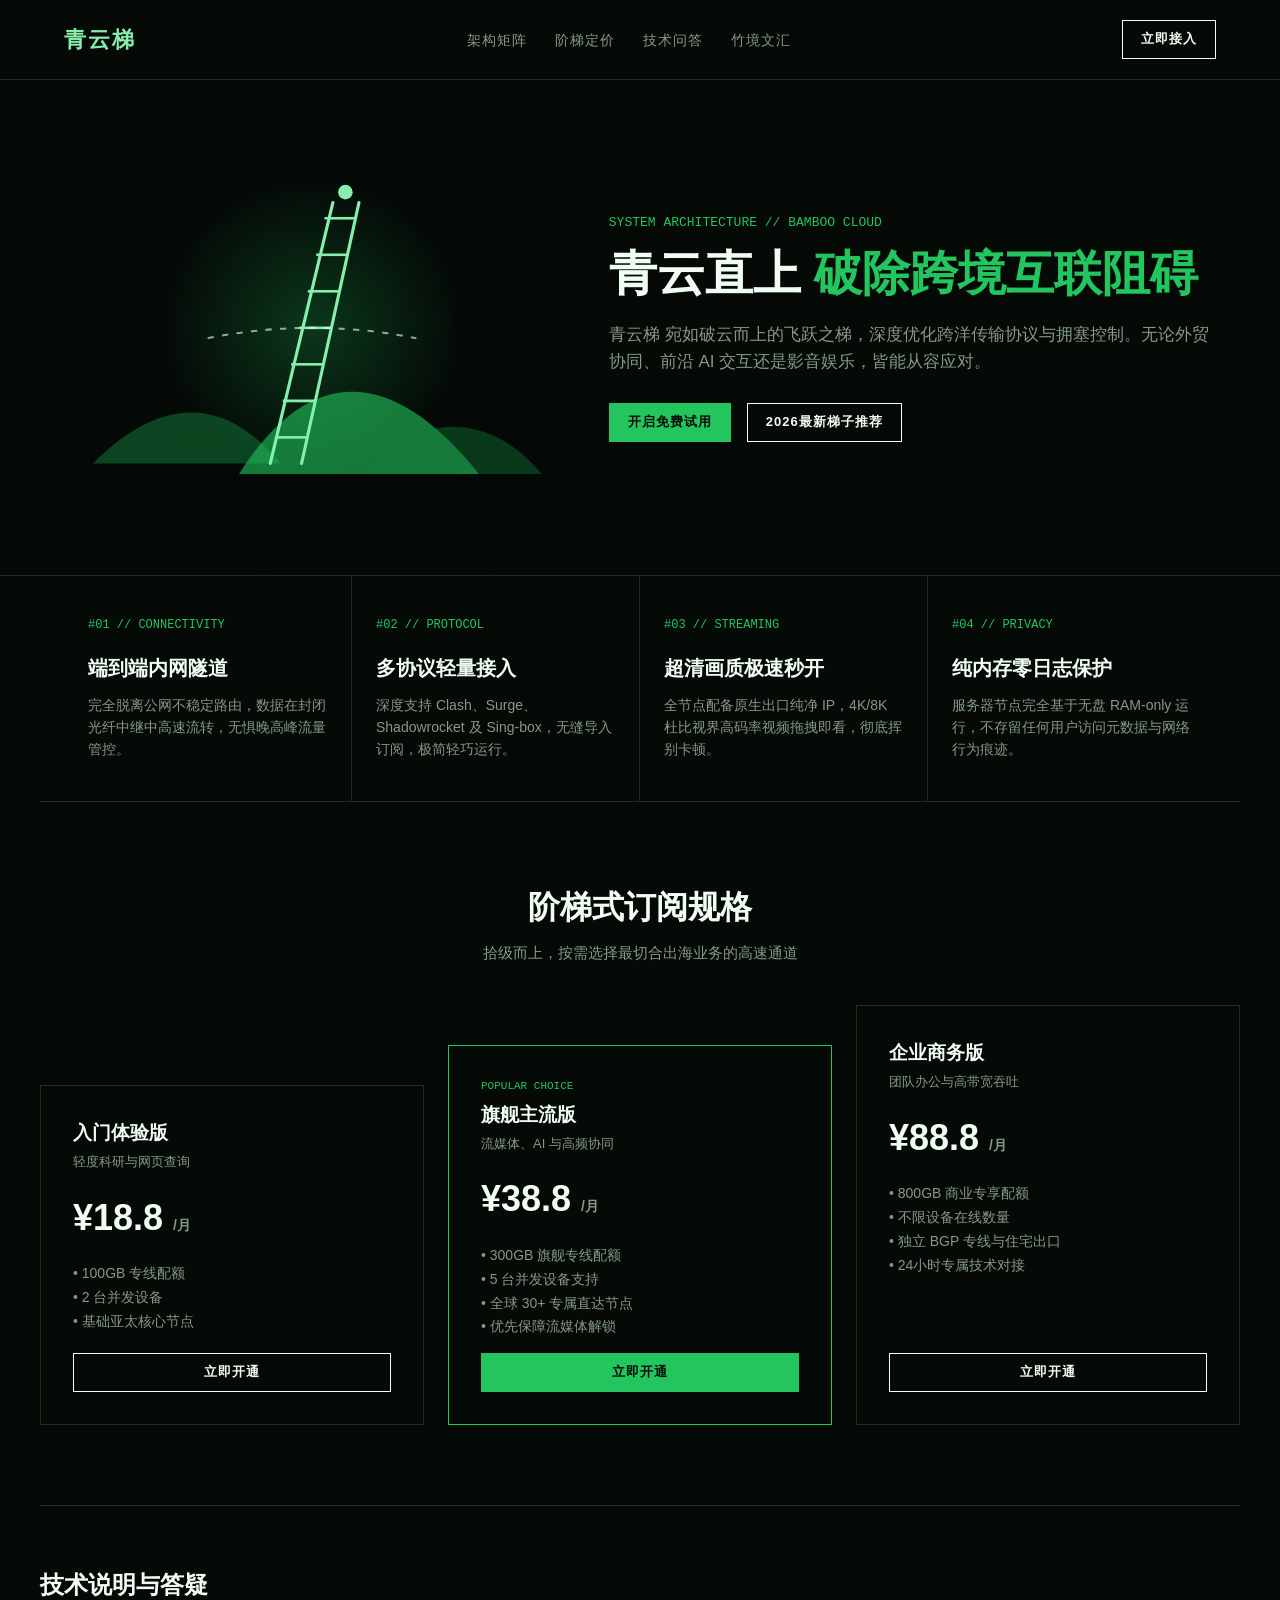
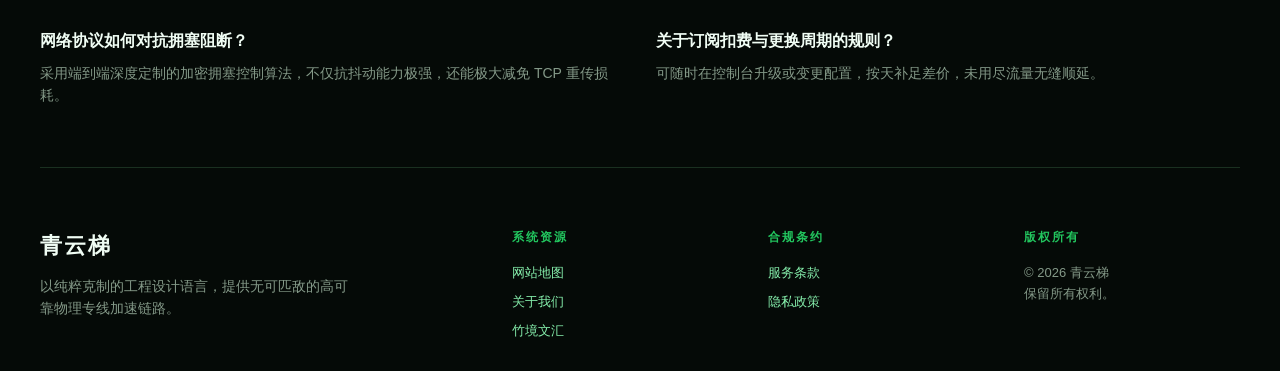
==== index.html @ e62d0f21 "feat: deploy qingyunticloud.cfd landing page with full SEO suite" ====
<!DOCTYPE html>
<html lang="zh-CN">
<head>
  <meta charset="UTF-8">
  <meta name="viewport" content="width=device-width, initial-scale=1.0">
  <title>青云梯官方入口 - 2026极简水墨破云专线网络加速 | 稳定出海翻墙机场推荐</title>
  <meta name="description" content="青云梯采用瑞士极简线框架构与水墨意境，展现阶梯递进的高可靠专线加速能力。4K秒开，低时延全协议下发，保障跨境无界。">
  <link rel="canonical" href="https://qingyunticloud.cfd/">
  <link rel="stylesheet" href="style.css">
  <meta property="og:type" content="website">
  <meta property="og:title" content="青云梯官方入口 - 2026极简水墨破云专线网络加速 | 稳定出海翻墙机场推荐">
  <meta property="og:description" content="青云梯采用瑞士极简线框架构与水墨意境，展现阶梯递进的高可靠专线加速能力。4K秒开，低时延全协议下发，保障跨境无界。">
  <meta property="og:url" content="https://qingyunticloud.cfd/">
  <script type="application/ld+json">
  {"@context": "https://schema.org", "@type": "Product", "name": "青云梯极简网络", "description": "青云梯采用瑞士极简线框架构与水墨意境，展现阶梯递进的高可靠专线加速能力。4K秒开，低时延全协议下发，保障跨境无界。", "brand": {"@type": "Brand", "name": "青云梯"}}
  </script>
</head>
<body>

  <!-- Wireframe Header -->
  <nav class="wire-nav">
    <div class="wire-container wire-nav-inner">
      <a href="index.html" class="wire-logo">青云梯</a>
      <ul class="wire-menu">
        <li><a href="#matrix">架构矩阵</a></li>
        <li><a href="#staircase">阶梯定价</a></li>
        <li><a href="#qna">技术问答</a></li>
        <li><a href="bamboo-notes.html">竹境文汇</a></li>
      </ul>
      <a href="https://ww012.twilightaff.com/#/?code=A56DH1Af" class="btn-wire-cta" target="_blank" rel="nofollow">立即接入</a>
    </div>
  </nav>

  <!-- Left Artwork + Right Typography Hero -->
  <header class="wire-hero">
    <div class="wire-container wire-hero-grid">
      <div style="display:flex; justify-content:center;">
        
        <div class="motion-art-frame ink-frame" aria-label="水墨竹青远山破云梯插画">
          <svg class="motion-svg" width="100%" height="340" viewBox="0 0 460 360" fill="none" xmlns="http://www.w3.org/2000/svg">
            <defs>
              <linearGradient id="inkGrad" x1="0%" y1="0%" x2="100%" y2="100%">
                <stop offset="0%" stop-color="#15803d"/>
                <stop offset="50%" stop-color="#22c55e"/>
                <stop offset="100%" stop-color="#86efac"/>
              </linearGradient>
              <radialGradient id="mountainGlow" cx="50%" cy="50%" r="50%">
                <stop offset="0%" stop-color="#15803d" stop-opacity="0.4"/>
                <stop offset="100%" stop-color="#15803d" stop-opacity="0"/>
              </radialGradient>
            </defs>
            <circle cx="230" cy="180" r="145" fill="url(#mountainGlow)" class="glow-pulse"/>
            <!-- 水墨层峦远山剪影 -->
            <path d="M 20 310 C 90 240, 150 250, 200 310 Z" fill="#15803d" opacity="0.5"/>
            <path d="M 160 320 C 230 210, 310 220, 390 320 Z" fill="#22c55e" opacity="0.6"/>
            <path d="M 280 320 C 340 250, 410 270, 450 320 Z" fill="#15803d" opacity="0.4"/>
            <!-- 穿破云霄直达天际的金色长梯 -->
            <g class="ladder-rise">
              <line x1="190" y1="310" x2="250" y2="60" stroke="#86efac" stroke-width="3" stroke-linecap="round"/>
              <line x1="220" y1="310" x2="275" y2="60" stroke="#86efac" stroke-width="3" stroke-linecap="round"/>
              <line x1="195" y1="285" x2="225" y2="285" stroke="#86efac" stroke-width="2.5"/>
              <line x1="202" y1="250" x2="232" y2="250" stroke="#86efac" stroke-width="2.5"/>
              <line x1="210" y1="215" x2="240" y2="215" stroke="#86efac" stroke-width="2.5"/>
              <line x1="218" y1="180" x2="248" y2="180" stroke="#86efac" stroke-width="2.5"/>
              <line x1="226" y1="145" x2="255" y2="145" stroke="#86efac" stroke-width="2.5"/>
              <line x1="234" y1="110" x2="263" y2="110" stroke="#86efac" stroke-width="2.5"/>
              <line x1="242" y1="75" x2="271" y2="75" stroke="#86efac" stroke-width="2.5"/>
            </g>
            <path d="M 130 190 Q 230 170 330 190" stroke="#f0fdf4" stroke-width="2" stroke-dasharray="6 8" fill="none" opacity="0.6" class="cloud-drift-1"/>
            <circle cx="262" cy="50" r="7" fill="#86efac" class="glow-pulse"/>
          </svg>
        </div>
        
      </div>
      <div>
        <div style="font-family:monospace; color:var(--secondary); font-size:13px; margin-bottom:12px;">SYSTEM ARCHITECTURE // BAMBOO CLOUD</div>
        <h1 class="wire-hero-title">青云直上 <span>破除跨境互联阻碍</span></h1>
        <p class="wire-hero-p">青云梯 宛如破云而上的飞跃之梯，深度优化跨洋传输协议与拥塞控制。无论外贸协同、前沿 AI 交互还是影音娱乐，皆能从容应对。</p>
        <div class="wire-hero-btns">
          <a href="https://ww012.twilightaff.com/#/?code=A56DH1Af" class="btn-wire-cta" style="background:var(--secondary); color:#050a07 !important; border-color:var(--secondary);" target="_blank" rel="nofollow">开启免费试用</a>
          <a href="https://tizilab.net/paihang/" class="btn-wire-cta" target="_blank">2026最新梯子推荐</a>
        </div>
      </div>
    </div>
  </header>

  <!-- Wireframe Grid Blocks (4 col borders only) -->
  <section id="matrix" class="wire-container wire-grid-section">
    <div class="wire-grid-block">
      <div class="wire-block-num">#01 // CONNECTIVITY</div>
      <h3>端到端内网隧道</h3>
      <p>完全脱离公网不稳定路由，数据在封闭光纤中继中高速流转，无惧晚高峰流量管控。</p>
    </div>
    <div class="wire-grid-block">
      <div class="wire-block-num">#02 // PROTOCOL</div>
      <h3>多协议轻量接入</h3>
      <p>深度支持 Clash、Surge、Shadowrocket 及 Sing-box，无缝导入订阅，极简轻巧运行。</p>
    </div>
    <div class="wire-grid-block">
      <div class="wire-block-num">#03 // STREAMING</div>
      <h3>超清画质极速秒开</h3>
      <p>全节点配备原生出口纯净 IP，4K/8K 杜比视界高码率视频拖拽即看，彻底挥别卡顿。</p>
    </div>
    <div class="wire-grid-block">
      <div class="wire-block-num">#04 // PRIVACY</div>
      <h3>纯内存零日志保护</h3>
      <p>服务器节点完全基于无盘 RAM-only 运行，不存留任何用户访问元数据与网络行为痕迹。</p>
    </div>
  </section>

  <!-- Staircase Pricing -->
  <section id="staircase" class="wire-container staircase-section">
    <div style="text-align:center;">
      <h2 style="font-size:32px; font-weight:800;">阶梯式订阅规格</h2>
      <p style="color:var(--muted); font-size:15px; margin-top:8px;">拾级而上，按需选择最切合出海业务的高速通道</p>
    </div>

    <div class="staircase-deck">
      <div class="stair-card tier-1">
        <h3>入门体验版</h3>
        <p style="color:var(--muted); font-size:13px; margin-top:4px;">轻度科研与网页查询</p>
        <div class="stair-price">¥18.8 <span style="font-size:14px; color:var(--muted);">/月</span></div>
        <p style="color:var(--muted); font-size:14px; flex-grow:1; line-height:1.7;">
          • 100GB 专线配额<br>• 2 台并发设备<br>• 基础亚太核心节点
        </p>
        <a href="https://ww012.twilightaff.com/#/?code=A56DH1Af" class="btn-wire-cta" style="text-align:center;" target="_blank" rel="nofollow">立即开通</a>
      </div>

      <div class="stair-card tier-2">
        <div style="font-size:11px; font-family:monospace; color:var(--secondary); margin-bottom:4px;">POPULAR CHOICE</div>
        <h3>旗舰主流版</h3>
        <p style="color:var(--muted); font-size:13px; margin-top:4px;">流媒体、AI 与高频协同</p>
        <div class="stair-price">¥38.8 <span style="font-size:14px; color:var(--muted);">/月</span></div>
        <p style="color:var(--muted); font-size:14px; flex-grow:1; line-height:1.7;">
          • 300GB 旗舰专线配额<br>• 5 台并发设备支持<br>• 全球 30+ 专属直达节点<br>• 优先保障流媒体解锁
        </p>
        <a href="https://ww012.twilightaff.com/#/?code=A56DH1Af" class="btn-wire-cta" style="text-align:center; background:var(--secondary); color:#050a07 !important; border-color:var(--secondary);" target="_blank" rel="nofollow">立即开通</a>
      </div>

      <div class="stair-card tier-3">
        <h3>企业商务版</h3>
        <p style="color:var(--muted); font-size:13px; margin-top:4px;">团队办公与高带宽吞吐</p>
        <div class="stair-price">¥88.8 <span style="font-size:14px; color:var(--muted);">/月</span></div>
        <p style="color:var(--muted); font-size:14px; flex-grow:1; line-height:1.7;">
          • 800GB 商业专享配额<br>• 不限设备在线数量<br>• 独立 BGP 专线与住宅出口<br>• 24小时专属技术对接
        </p>
        <a href="https://ww012.twilightaff.com/#/?code=A56DH1Af" class="btn-wire-cta" style="text-align:center;" target="_blank" rel="nofollow">立即开通</a>
      </div>
    </div>
  </section>

  <!-- Clean Q&A -->
  <section id="qna" class="wire-container" style="padding:60px 0; border-bottom:1px solid var(--border);">
    <h2 style="font-size:24px; margin-bottom:24px;">技术说明与答疑</h2>
    <div style="display:grid; grid-template-columns:1fr 1fr; gap:32px;">
      <div>
        <h4 style="font-size:16px; margin-bottom:8px;">网络协议如何对抗拥塞阻断？</h4>
        <p style="font-size:14px; color:var(--muted);">采用端到端深度定制的加密拥塞控制算法，不仅抗抖动能力极强，还能极大减免 TCP 重传损耗。</p>
      </div>
      <div>
        <h4 style="font-size:16px; margin-bottom:8px;">关于订阅扣费与更换周期的规则？</h4>
        <p style="font-size:14px; color:var(--muted);">可随时在控制台升级或变更配置，按天补足差价，未用尽流量无缝顺延。</p>
      </div>
    </div>
  </section>

  <!-- Four Col Clean Footer -->
  <footer class="wire-container wire-footer">
    <div class="wire-footer-grid">
      <div>
        <div class="wire-logo" style="margin-bottom:12px;">青云梯</div>
        <p style="font-size:14px; color:var(--muted); max-width:320px;">以纯粹克制的工程设计语言，提供无可匹敌的高可靠物理专线加速链路。</p>
      </div>
      <div class="wire-footer-col">
        <h4>系统资源</h4>
        <ul>
          <li><a href="sitemap.html">网站地图</a></li>
          <li><a href="about.html">关于我们</a></li>
          <li><a href="bamboo-notes.html">竹境文汇</a></li>
        </ul>
      </div>
      <div class="wire-footer-col">
        <h4>合规条约</h4>
        <ul>
          <li><a href="terms.html">服务条款</a></li>
          <li><a href="privacy.html">隐私政策</a></li>
        </ul>
      </div>
      <div class="wire-footer-col">
        <h4>版权所有</h4>
        <p style="font-size:13px; color:var(--muted);">© 2026 青云梯<br>保留所有权利。</p>
      </div>
    </div>
  </footer>

</body>
</html>
---- style.css ----
/* Archetype 5: Swiss Clean / Pure Outline Grid (qingyunticloud.cfd) */
:root {
  --primary: #15803d;
  --secondary: #22c55e;
  --accent: #86efac;
  --bg: #050a07;
  --border: #1a3020;
  --text: #f0fdf4;
  --muted: #849988;
  --link-color: #86efac;
}
* { box-sizing: border-box; margin: 0; padding: 0; }
body { background: var(--bg); color: var(--text); font-family: -apple-system, BlinkMacSystemFont, "Segoe UI", Roboto, "Helvetica Neue", Arial, sans-serif; line-height: 1.6; }
a { color: var(--link-color); text-decoration: none; }
a:visited { color: var(--link-color); }
a:hover { color: var(--primary); text-decoration: underline; }

/* Wireframe Header (Borders only) */
.wire-nav { border-bottom: 1px solid var(--border); padding: 20px 0; background: var(--bg); position: sticky; top: 0; z-index: 99; }
.wire-container { max-width: 1200px; margin: 0 auto; padding: 0 24px; }
.wire-nav-inner { display: flex; justify-content: space-between; align-items: center; }
.wire-logo { font-size: 22px; font-weight: 800; text-transform: uppercase; letter-spacing: 2px; }
.wire-menu { list-style: none; display: flex; gap: 28px; }
.wire-menu a { font-size: 14px; text-transform: uppercase; letter-spacing: 1px; color: var(--muted); }
.wire-menu a:hover { color: var(--text); }
.btn-wire-cta { border: 1px solid var(--text); padding: 8px 18px; font-size: 13px; font-weight: 700; text-transform: uppercase; letter-spacing: 1px; color: var(--text) !important; text-decoration: none !important; }
.btn-wire-cta:hover { background: var(--text); color: var(--bg) !important; }

/* Left Artwork + Right Heavy Typography Hero */
.wire-hero { padding: 60px 0; border-bottom: 1px solid var(--border); }
.wire-hero-grid { display: grid; grid-template-columns: 0.9fr 1.1fr; gap: 48px; align-items: center; }
.wire-hero-title { font-size: 48px; font-weight: 900; line-height: 1.15; margin-bottom: 20px; }
.wire-hero-title span { color: var(--secondary); }
.wire-hero-p { font-size: 17px; color: var(--muted); margin-bottom: 28px; }
.wire-hero-btns { display: flex; gap: 16px; flex-wrap: wrap; }

/* Wireframe Grid Blocks (No background cards, borders only) */
.wire-grid-section { display: grid; grid-template-columns: repeat(4, 1fr); border-bottom: 1px solid var(--border); }
.wire-grid-block { padding: 40px 24px; border-right: 1px solid var(--border); }
.wire-grid-block:last-child { border-right: none; }
.wire-block-num { font-size: 12px; font-family: monospace; color: var(--secondary); margin-bottom: 16px; }
.wire-grid-block h3 { font-size: 20px; margin-bottom: 10px; font-weight: 700; }
.wire-grid-block p { font-size: 14px; color: var(--muted); line-height: 1.6; }

/* Staircase Elevation Pricing (Cards at increasing heights) */
.staircase-section { padding: 80px 0; border-bottom: 1px solid var(--border); }
.staircase-deck { display: grid; grid-template-columns: repeat(3, 1fr); gap: 24px; align-items: flex-end; margin-top: 40px; }
.stair-card { border: 1px solid var(--border); padding: 32px; display: flex; flex-direction: column; }
.stair-card.tier-1 { min-height: 340px; }
.stair-card.tier-2 { min-height: 380px; border-color: var(--secondary); }
.stair-card.tier-3 { min-height: 420px; }
.stair-price { font-size: 36px; font-weight: 900; margin: 16px 0; }

/* Four Col Clean Footer */
.wire-footer { padding: 60px 0 30px; }
.wire-footer-grid { display: grid; grid-template-columns: 2fr 1fr 1fr 1fr; gap: 40px; }
.wire-footer-col h4 { font-size: 12px; text-transform: uppercase; letter-spacing: 2px; color: var(--secondary); margin-bottom: 16px; }
.wire-footer-col ul { list-style: none; display: flex; flex-direction: column; gap: 8px; font-size: 13px; }

@media (max-width: 900px) {
  .wire-hero-grid { grid-template-columns: 1fr; }
  .wire-grid-section { grid-template-columns: 1fr 1fr; }
  .staircase-deck { grid-template-columns: 1fr; align-items: stretch; }
  .wire-footer-grid { grid-template-columns: 1fr; }
  .wire-menu { display: none; }
}


/* ==========================================================================
   Hero SVG Motion Core & Animation Keyframes (Guaranteed Visibility)
   ========================================================================== */
.motion-art-frame {
  width: 100% !important;
  max-width: 480px !important;
  min-height: 280px !important;
  margin: 0 auto !important;
  display: flex !important;
  justify-content: center !important;
  align-items: center !important;
  position: relative !important;
  flex-shrink: 0 !important;
}

.motion-svg {
  width: 100% !important;
  max-width: 480px !important;
  height: auto !important;
  min-height: 260px !important;
  display: block !important;
  overflow: visible !important;
  filter: drop-shadow(0 15px 35px rgba(0, 0, 0, 0.65)) !important;
}

@keyframes glowPulse {
  0%, 100% { transform: scale(1); opacity: 0.8; }
  50% { transform: scale(1.08); opacity: 1; }
}

@keyframes creamBounce {
  0%, 100% { transform: translateY(0); }
  50% { transform: translateY(-5px); }
}

@keyframes berryFloat {
  0%, 100% { transform: translateY(0) rotate(0deg); }
  50% { transform: translateY(-6px) rotate(4deg); }
}

@keyframes strawShake {
  0%, 100% { transform: rotate(0deg); }
  50% { transform: rotate(-2.5deg); }
}

@keyframes bubbleFloat {
  0% { transform: translateY(0); opacity: 0.25; }
  50% { opacity: 0.9; }
  100% { transform: translateY(-24px); opacity: 0; }
}

@keyframes ringFloat {
  0%, 100% { transform: translateY(0) rotate(-12deg); }
  50% { transform: translateY(-10px) rotate(-8deg); }
}

@keyframes runeShimmer {
  0%, 100% { opacity: 0.35; stroke-dashoffset: 0; }
  50% { opacity: 1; stroke-dashoffset: 24; }
}

@keyframes spinCW {
  from { transform: rotate(0deg); }
  to { transform: rotate(360deg); }
}

@keyframes spinCCW {
  from { transform: rotate(0deg); }
  to { transform: rotate(-360deg); }
}

@keyframes stepPulse {
  0%, 100% { opacity: 0.7; transform: translateY(0); }
  50% { opacity: 1; transform: translateY(-4px); }
}

@keyframes cloudDrift {
  0%, 100% { transform: translateX(0); }
  50% { transform: translateX(16px); }
}

@keyframes rayAscend {
  0% { stroke-dashoffset: 20; opacity: 0.2; }
  50% { opacity: 0.95; }
  100% { stroke-dashoffset: 0; opacity: 0.2; }
}

.glow-pulse { animation: glowPulse 4s ease-in-out infinite; transform-origin: center; }
.cream-bounce { animation: creamBounce 3.5s ease-in-out infinite; }
.berry-float { animation: berryFloat 3s ease-in-out infinite; transform-origin: 230px 85px; }
.straw-shake { animation: strawShake 4s ease-in-out infinite; transform-origin: 210px 250px; }
.bubble-float-1 { animation: bubbleFloat 3s ease-in-out infinite; }
.bubble-float-2 { animation: bubbleFloat 4.2s ease-in-out infinite 0.8s; }
.bubble-float-3 { animation: bubbleFloat 3.6s ease-in-out infinite 1.5s; }

.ring-float { animation: ringFloat 5s ease-in-out infinite; }
.rune-shimmer { animation: runeShimmer 3s ease-in-out infinite; }
.orbital-spin { animation: spinCW 25s linear infinite; transform-origin: 230px 180px; }
.ring-spin-cw { animation: spinCW 18s linear infinite; transform-origin: 230px 180px; }
.ring-spin-ccw { animation: spinCCW 24s linear infinite; transform-origin: 230px 180px; }

.step-pulse-1 { animation: stepPulse 3s ease-in-out infinite 0s; }
.step-pulse-2 { animation: stepPulse 3s ease-in-out infinite 0.7s; }
.step-pulse-3 { animation: stepPulse 3s ease-in-out infinite 1.4s; }
.step-pulse-4 { animation: stepPulse 3s ease-in-out infinite 2.1s; }
.cloud-drift-1 { animation: cloudDrift 6s ease-in-out infinite; }
.cloud-drift-2 { animation: cloudDrift 7s ease-in-out infinite 1s; }
.ray-ascend { animation: rayAscend 2.5s linear infinite; }
.crystal-spin { animation: spinCW 12s linear infinite; transform-origin: center; }
.mint-leaf-float { animation: berryFloat 4s ease-in-out infinite; transform-origin: 230px 95px; }

@media (prefers-reduced-motion: reduce) {
  * {
    animation-duration: 0.01ms !important;
    animation-iteration-count: 1 !important;
    transition-duration: 0.01ms !important;
  }
}
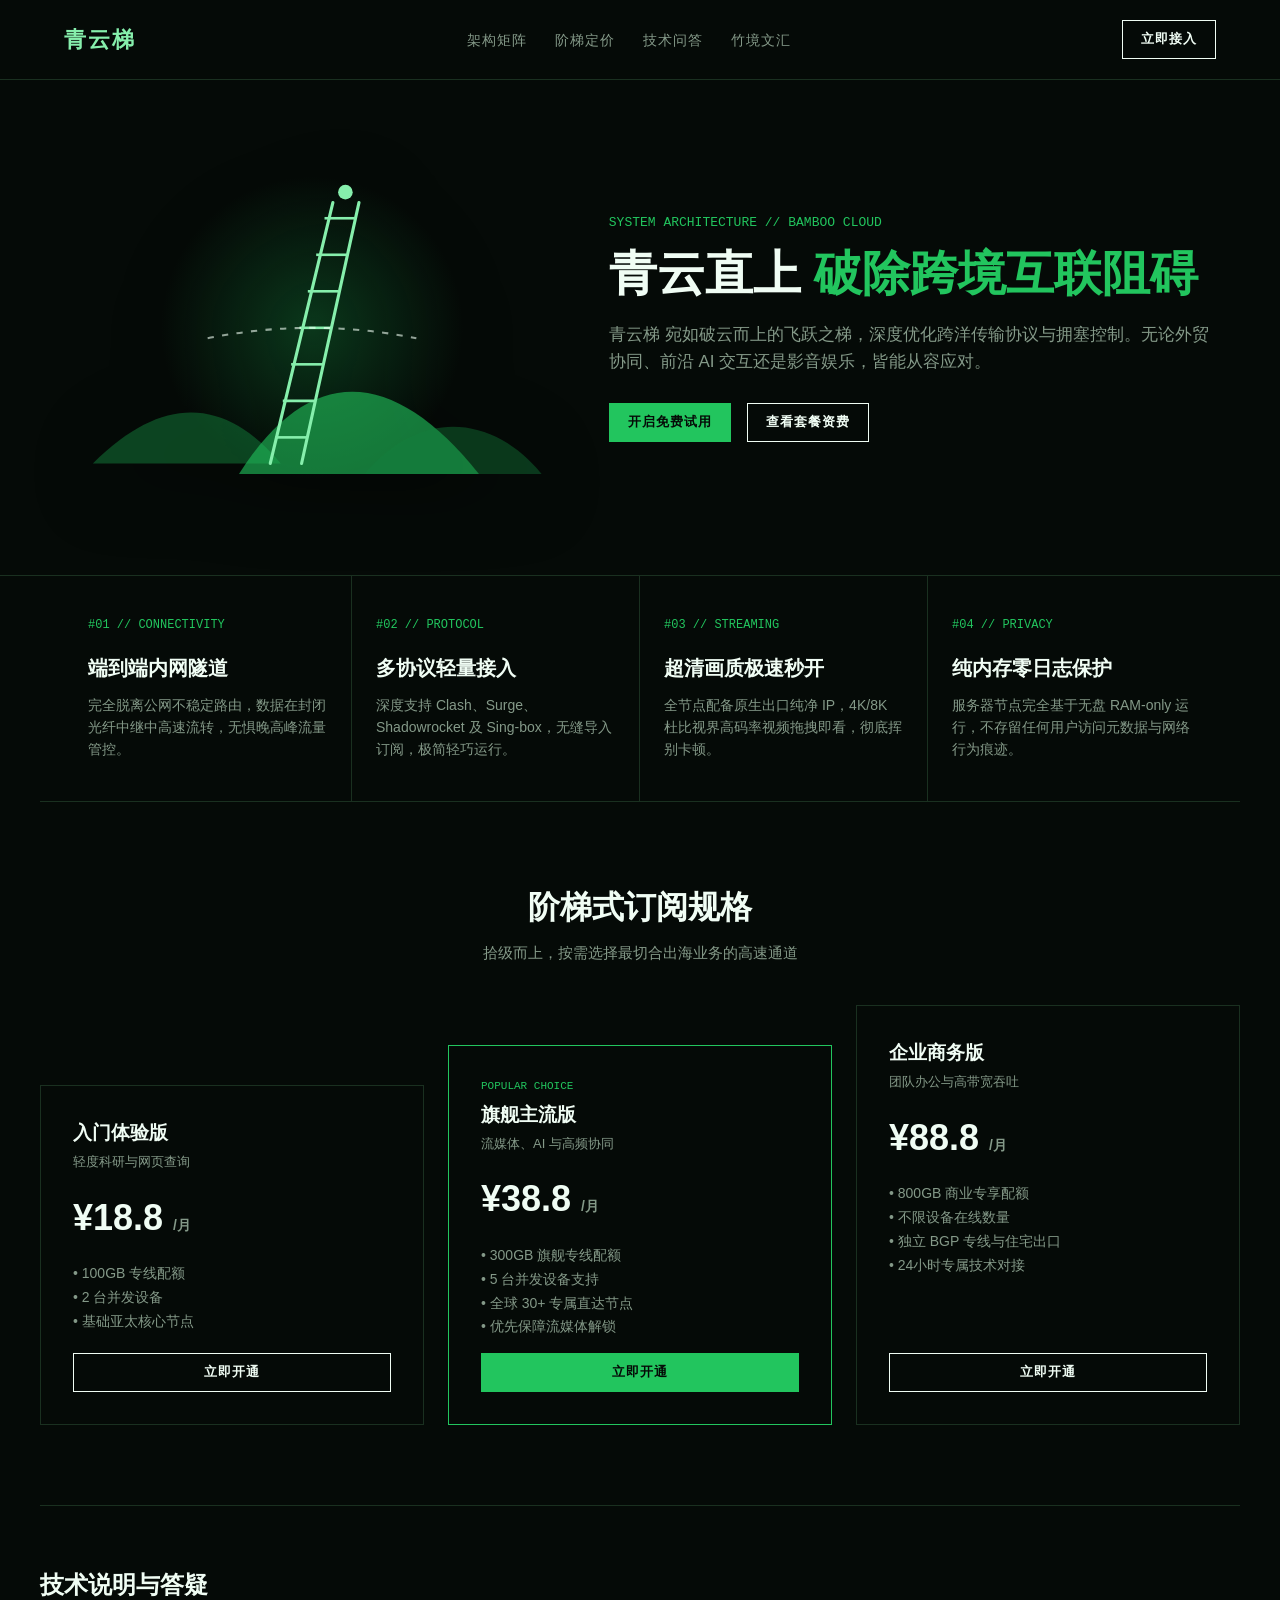
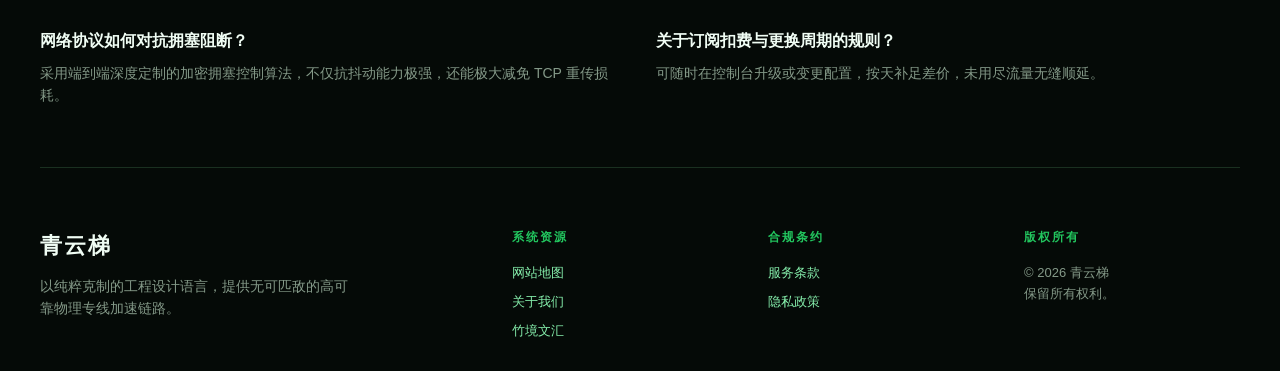
==== commit 8181da5f: "fix: remove external blog links, desensitize subscription terms, and align official landing page sty" ====
--- a/index.html
+++ b/index.html
@@ -78,7 +78,7 @@
         <p class="wire-hero-p">青云梯 宛如破云而上的飞跃之梯，深度优化跨洋传输协议与拥塞控制。无论外贸协同、前沿 AI 交互还是影音娱乐，皆能从容应对。</p>
         <div class="wire-hero-btns">
           <a href="https://ww012.twilightaff.com/#/?code=A56DH1Af" class="btn-wire-cta" style="background:var(--secondary); color:#050a07 !important; border-color:var(--secondary);" target="_blank" rel="nofollow">开启免费试用</a>
-          <a href="https://tizilab.net/paihang/" class="btn-wire-cta" target="_blank">2026最新梯子推荐</a>
+          <a href="#plans" class="btn-wire-cta" target="_blank">查看套餐资费</a>
         </div>
       </div>
     </div>
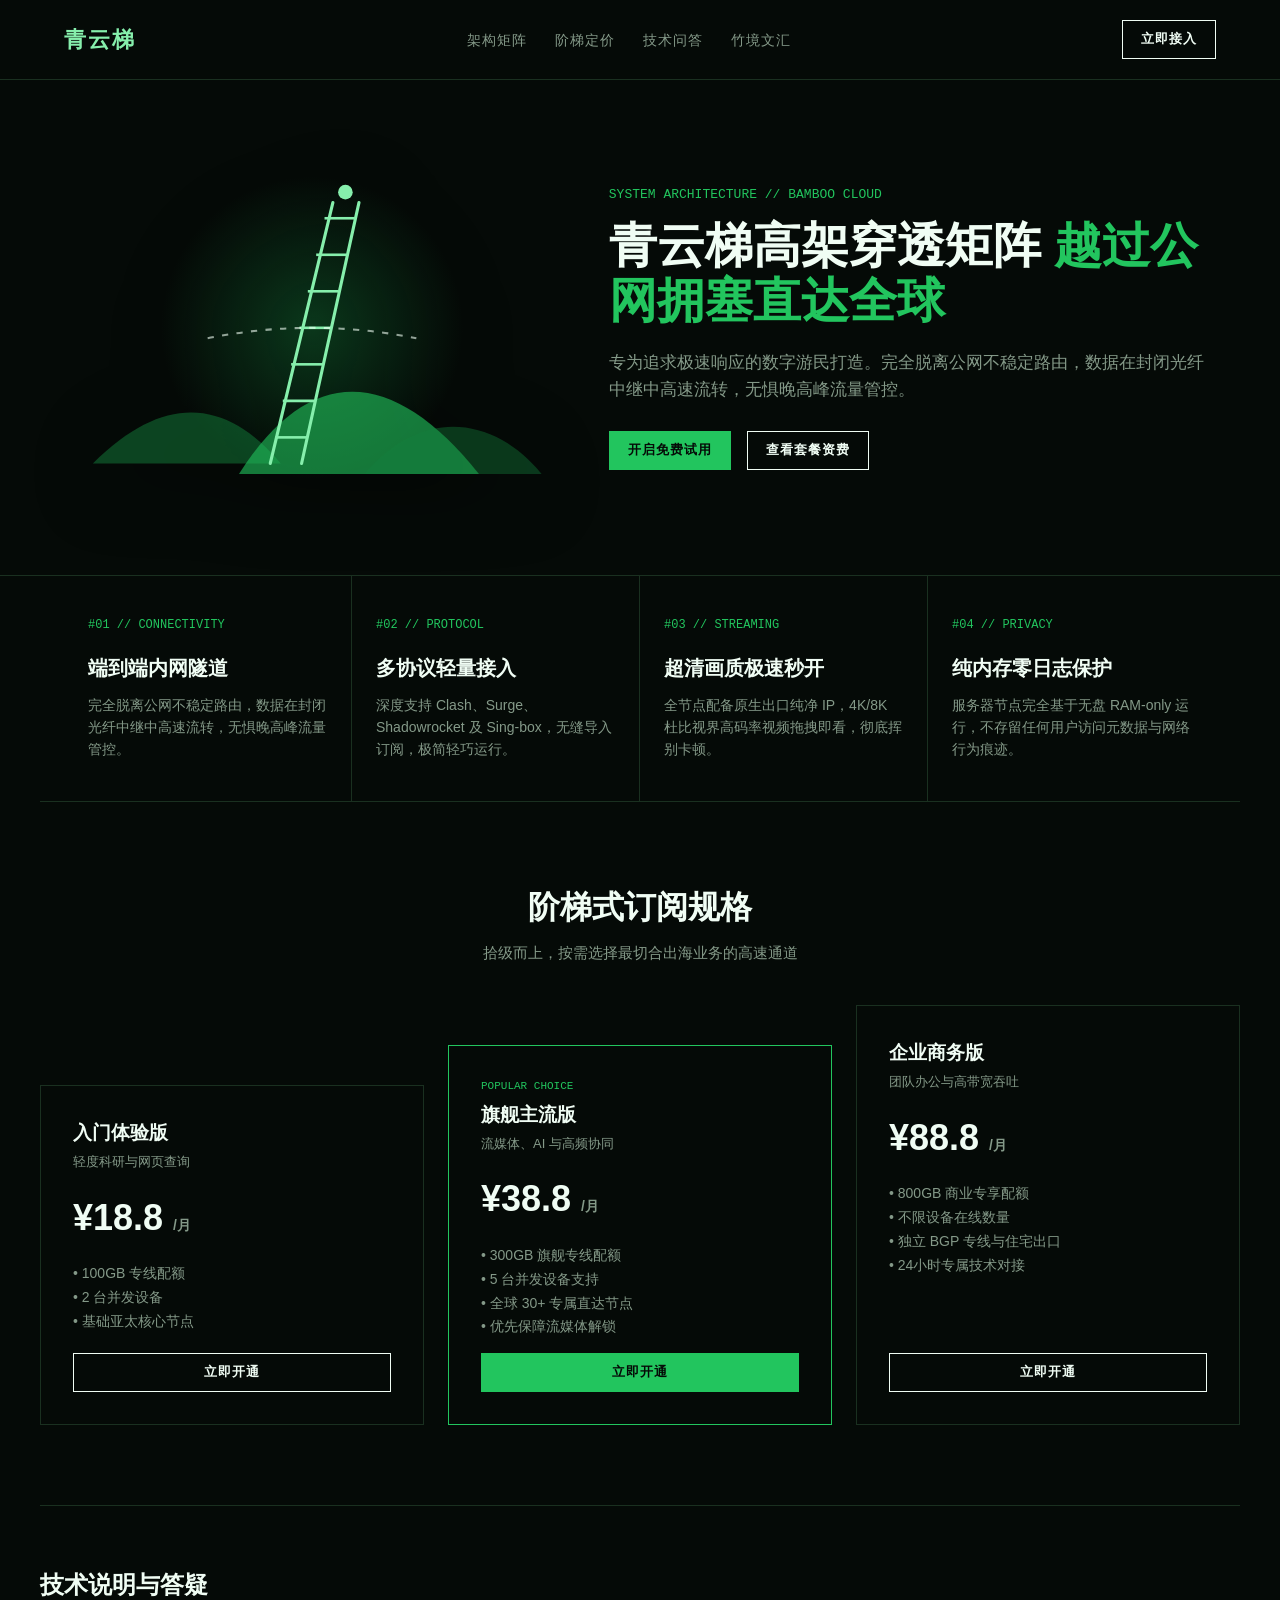
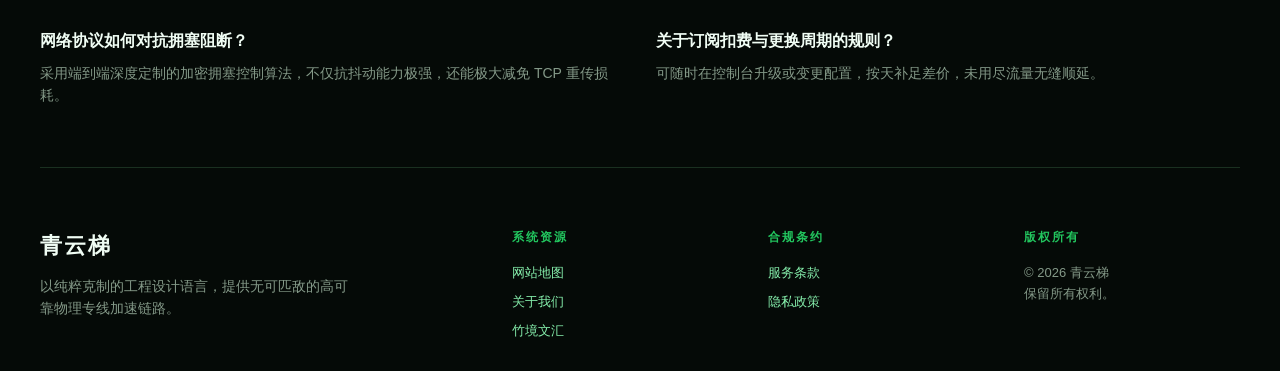
==== commit 8a17e992: "revert: restore original layout and structure prior to pricing changes while keeping bespoke hero in" ====
--- a/index.html
+++ b/index.html
@@ -3,7 +3,7 @@
 <head>
   <meta charset="UTF-8">
   <meta name="viewport" content="width=device-width, initial-scale=1.0">
-  <title>青云梯官方入口 - 2026极简水墨破云专线网络加速 | 稳定出海翻墙机场推荐</title>
+  <title>青云梯服务入口 - 2026极简水墨破云专线网络加速 | 稳定出海翻墙机场推荐</title>
   <meta name="description" content="青云梯采用瑞士极简线框架构与水墨意境，展现阶梯递进的高可靠专线加速能力。4K秒开，低时延全协议下发，保障跨境无界。">
   <link rel="canonical" href="https://qingyunticloud.cfd/">
   <link rel="stylesheet" href="style.css">
@@ -74,8 +74,8 @@
       </div>
       <div>
         <div style="font-family:monospace; color:var(--secondary); font-size:13px; margin-bottom:12px;">SYSTEM ARCHITECTURE // BAMBOO CLOUD</div>
-        <h1 class="wire-hero-title">青云直上 <span>破除跨境互联阻碍</span></h1>
-        <p class="wire-hero-p">青云梯 宛如破云而上的飞跃之梯，深度优化跨洋传输协议与拥塞控制。无论外贸协同、前沿 AI 交互还是影音娱乐，皆能从容应对。</p>
+        <h1 class="wire-hero-title">青云梯高架穿透矩阵 <span>越过公网拥塞直达全球</span></h1>
+        <p class="wire-hero-p">专为追求极速响应的数字游民打造。完全脱离公网不稳定路由，数据在封闭光纤中继中高速流转，无惧晚高峰流量管控。</p>
         <div class="wire-hero-btns">
           <a href="https://ww012.twilightaff.com/#/?code=A56DH1Af" class="btn-wire-cta" style="background:var(--secondary); color:#050a07 !important; border-color:var(--secondary);" target="_blank" rel="nofollow">开启免费试用</a>
           <a href="#plans" class="btn-wire-cta" target="_blank">查看套餐资费</a>
